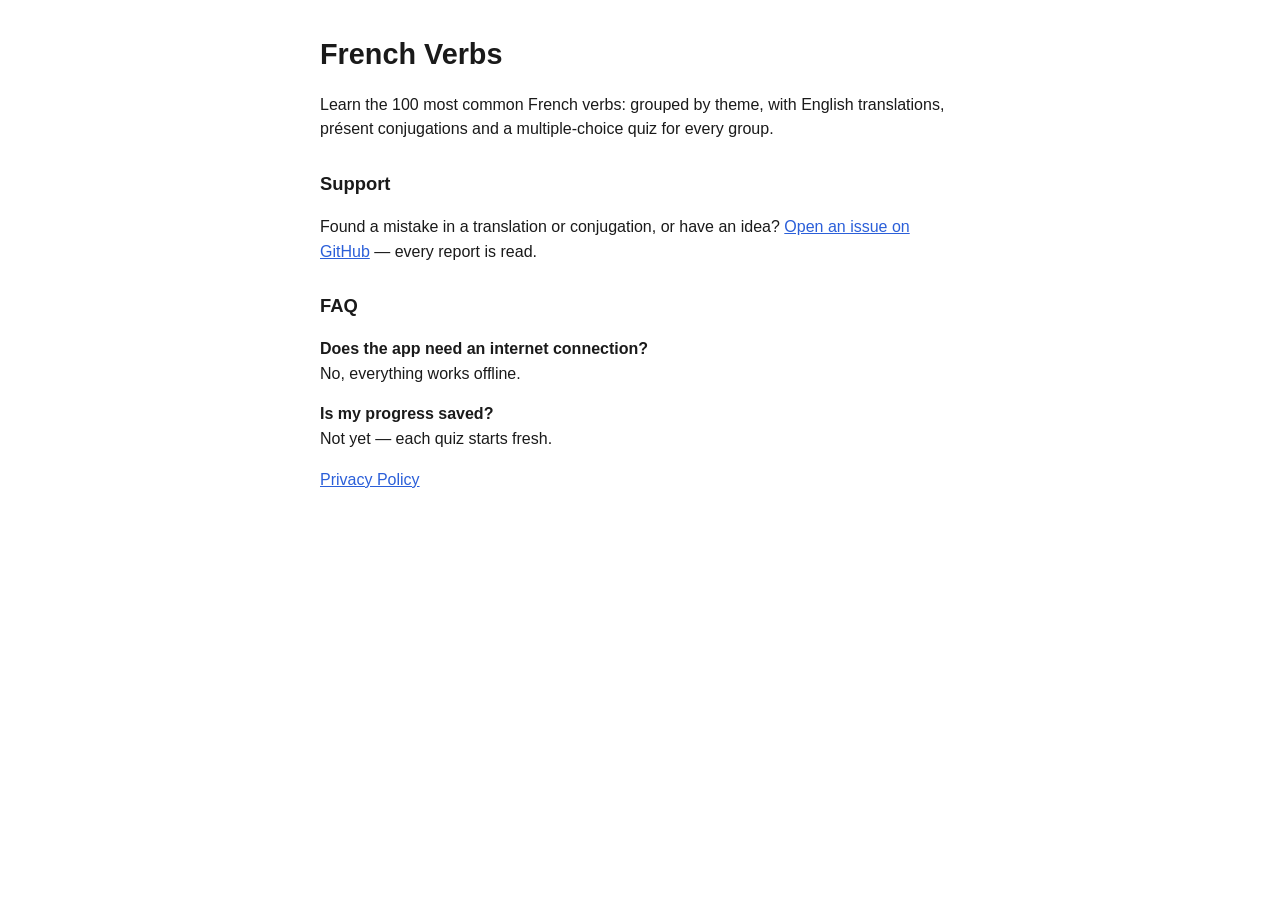
==== index.html @ 3e07ff22 "Privacy policy and support page for French Verbs Co-Authored-By: Claude Opus 5.5 <noreply@anthropic." ====
<!DOCTYPE html>
<html lang="en">
<head>
<meta charset="UTF-8">
<meta name="viewport" content="width=device-width, initial-scale=1.0">
<title>French Verbs — Support</title>
<link rel="stylesheet" href="style.css">
</head>
<body>
<main>
  <h1>French Verbs</h1>
  <p>Learn the 100 most common French verbs: grouped by theme, with English translations, présent conjugations and a multiple-choice quiz for every group.</p>

  <h2>Support</h2>
  <p>Found a mistake in a translation or conjugation, or have an idea? <a href="https://github.com/strangeshiro/french-verbs-app/issues">Open an issue on GitHub</a> — every report is read.</p>

  <h2>FAQ</h2>
  <p><strong>Does the app need an internet connection?</strong><br>No, everything works offline.</p>
  <p><strong>Is my progress saved?</strong><br>Not yet — each quiz starts fresh.</p>

  <p><a href="privacy.html">Privacy Policy</a></p>
</main>
</body>
</html>
---- style.css ----
:root {
  color-scheme: light dark;
  --bg: #ffffff;
  --fg: #1a1a1a;
  --muted: #6b6b6b;
  --accent: #2b5fd9;
}
@media (prefers-color-scheme: dark) {
  :root {
    --bg: #14161a;
    --fg: #eaeaea;
    --muted: #9a9a9a;
    --accent: #6d93ff;
  }
}
body {
  margin: 0;
  font-family: -apple-system, BlinkMacSystemFont, "Segoe UI", Roboto, Helvetica, Arial, sans-serif;
  background: var(--bg);
  color: var(--fg);
  line-height: 1.55;
  padding: 32px 16px 64px;
}
main {
  max-width: 640px;
  margin: 0 auto;
}
h1 { font-size: 1.8rem; margin: 0 0 8px; }
h2 { font-size: 1.15rem; margin-top: 28px; }
a { color: var(--accent); }
.muted { color: var(--muted); }
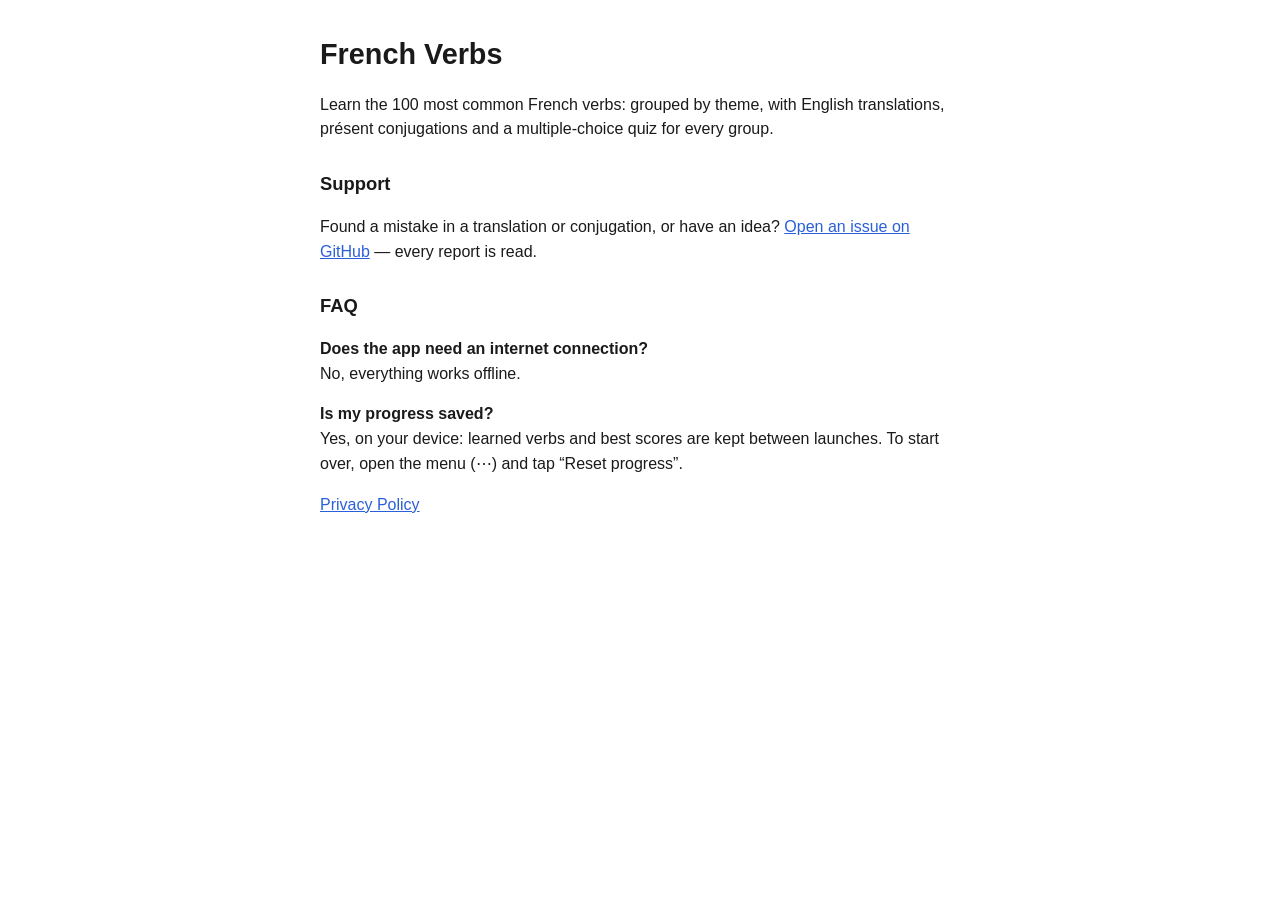
==== commit edbc5702: "Mention on-device quiz progress in privacy policy and FAQ Co-Authored-By: Claude Opus 5.5 <noreply@a" ====
--- a/index.html
+++ b/index.html
@@ -16,7 +16,7 @@
 
   <h2>FAQ</h2>
   <p><strong>Does the app need an internet connection?</strong><br>No, everything works offline.</p>
-  <p><strong>Is my progress saved?</strong><br>Not yet — each quiz starts fresh.</p>
+  <p><strong>Is my progress saved?</strong><br>Yes, on your device: learned verbs and best scores are kept between launches. To start over, open the menu (⋯) and tap “Reset progress”.</p>
 
   <p><a href="privacy.html">Privacy Policy</a></p>
 </main>
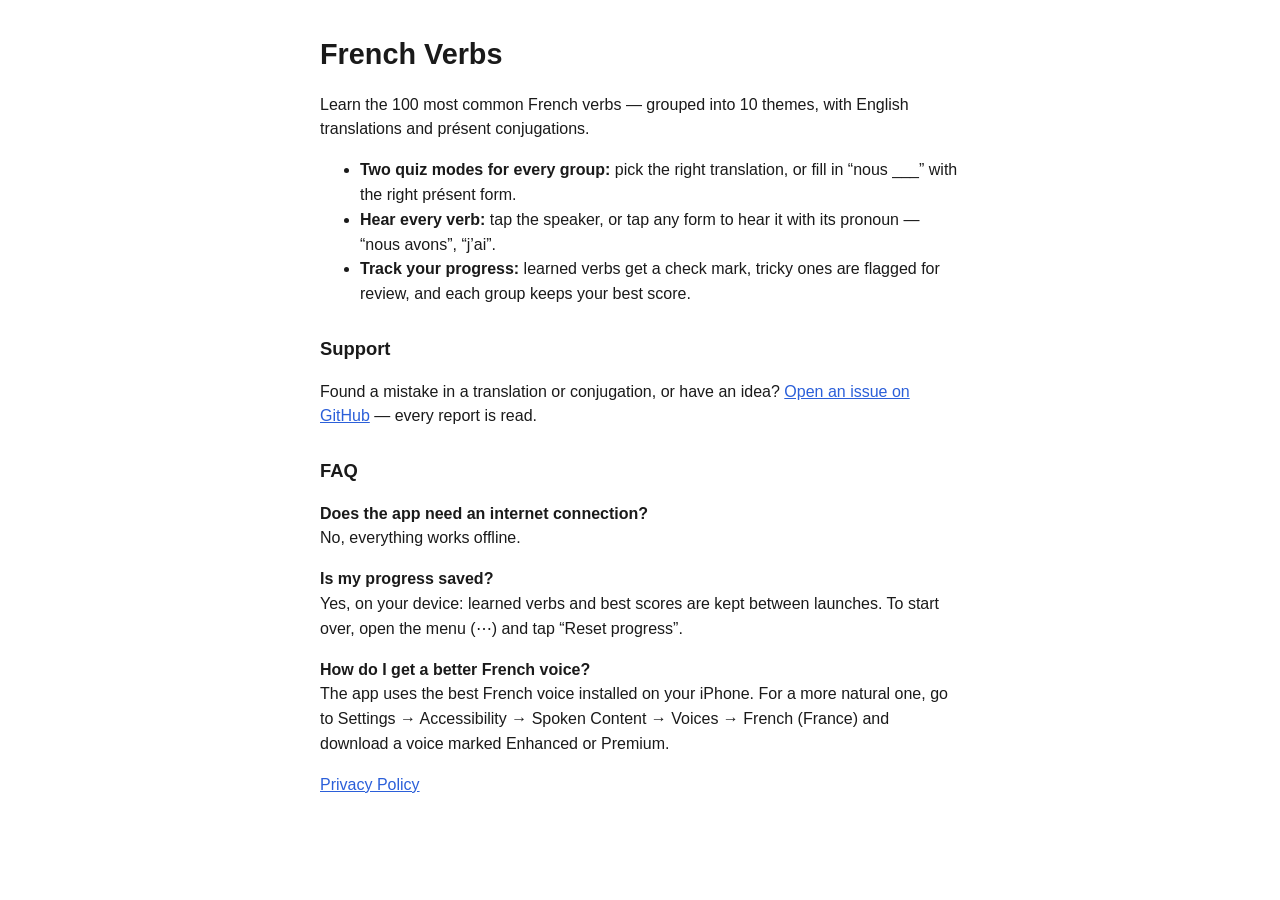
==== commit 1549f49e: "Describe quiz modes, pronunciation and voices on the support page Co-Authored-By: Claude Opus 5.5 <n" ====
--- a/index.html
+++ b/index.html
@@ -9,7 +9,12 @@
 <body>
 <main>
   <h1>French Verbs</h1>
-  <p>Learn the 100 most common French verbs: grouped by theme, with English translations, présent conjugations and a multiple-choice quiz for every group.</p>
+  <p>Learn the 100 most common French verbs — grouped into 10 themes, with English translations and présent conjugations.</p>
+  <ul>
+    <li><strong>Two quiz modes for every group:</strong> pick the right translation, or fill in “nous ___” with the right présent form.</li>
+    <li><strong>Hear every verb:</strong> tap the speaker, or tap any form to hear it with its pronoun — “nous avons”, “j’ai”.</li>
+    <li><strong>Track your progress:</strong> learned verbs get a check mark, tricky ones are flagged for review, and each group keeps your best score.</li>
+  </ul>
 
   <h2>Support</h2>
   <p>Found a mistake in a translation or conjugation, or have an idea? <a href="https://github.com/strangeshiro/french-verbs-app/issues">Open an issue on GitHub</a> — every report is read.</p>
@@ -17,6 +22,7 @@
   <h2>FAQ</h2>
   <p><strong>Does the app need an internet connection?</strong><br>No, everything works offline.</p>
   <p><strong>Is my progress saved?</strong><br>Yes, on your device: learned verbs and best scores are kept between launches. To start over, open the menu (⋯) and tap “Reset progress”.</p>
+  <p><strong>How do I get a better French voice?</strong><br>The app uses the best French voice installed on your iPhone. For a more natural one, go to Settings → Accessibility → Spoken Content → Voices → French (France) and download a voice marked Enhanced or Premium.</p>
 
   <p><a href="privacy.html">Privacy Policy</a></p>
 </main>
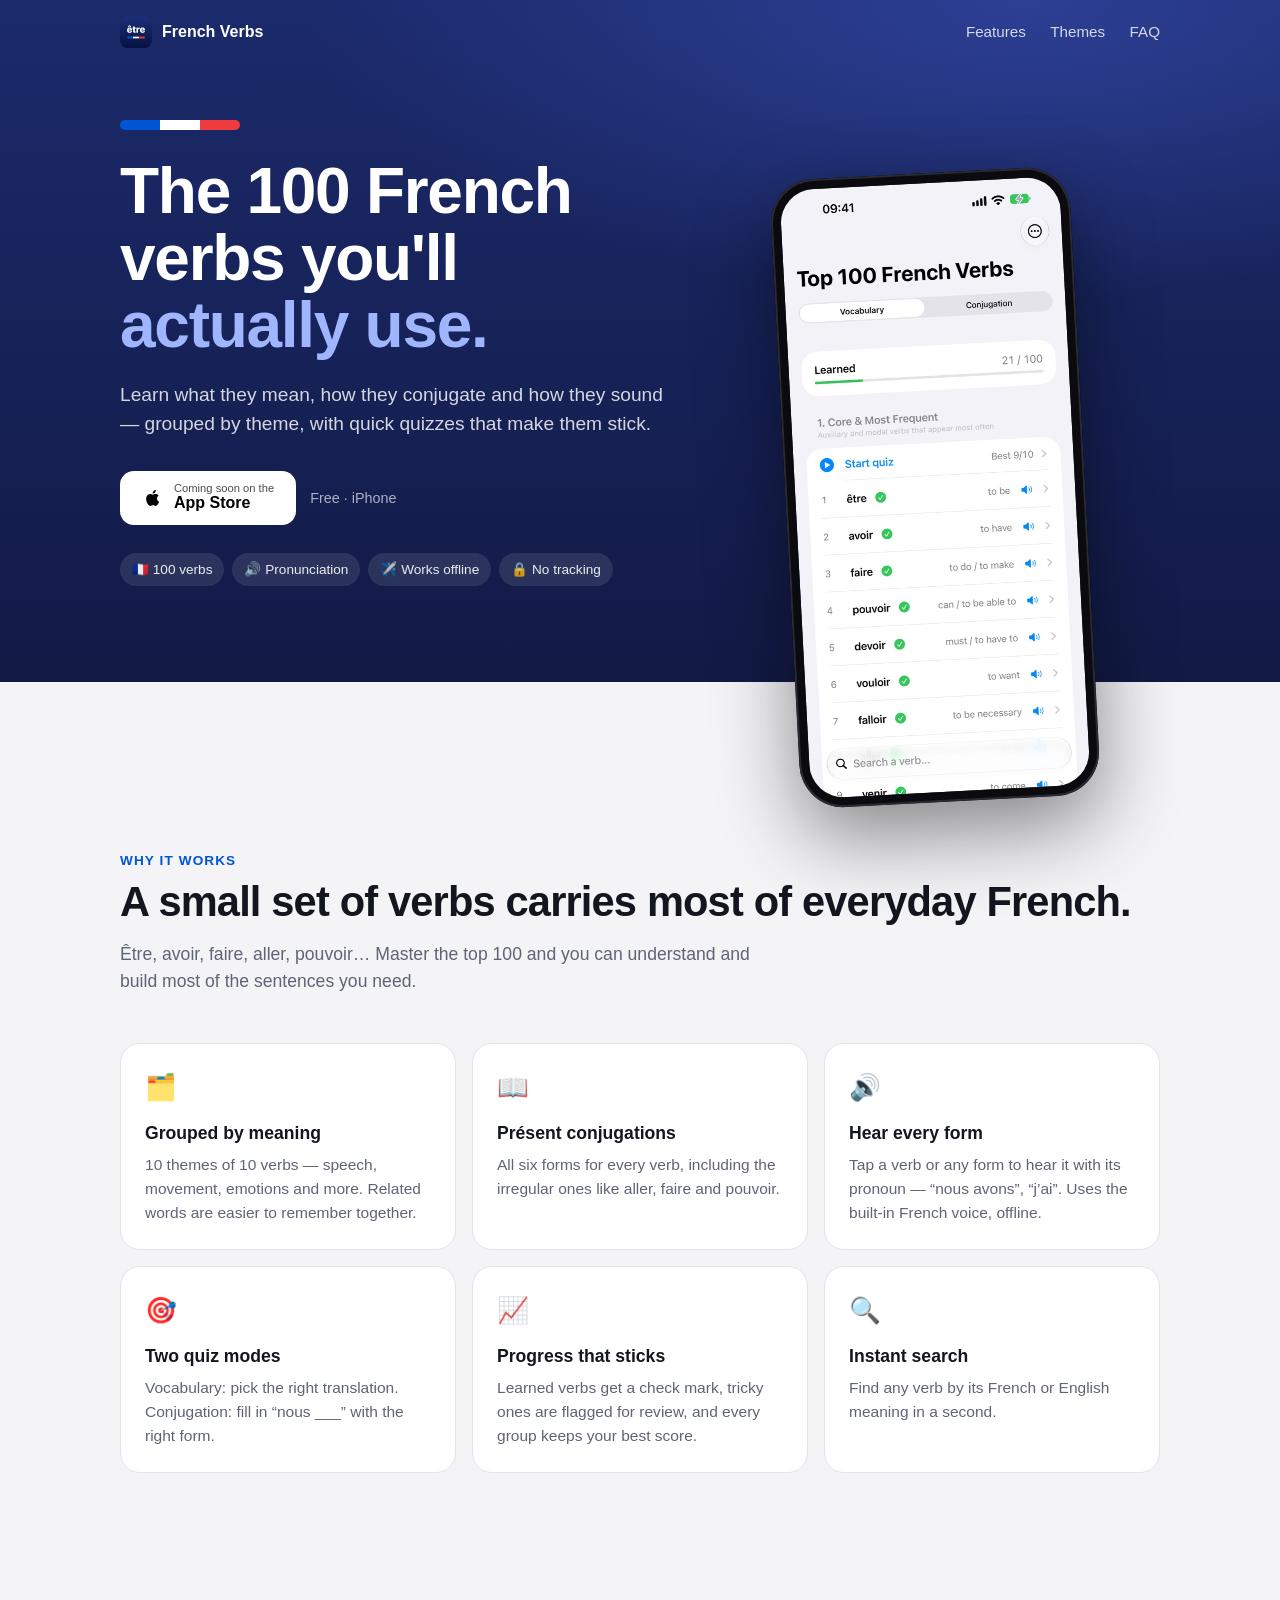
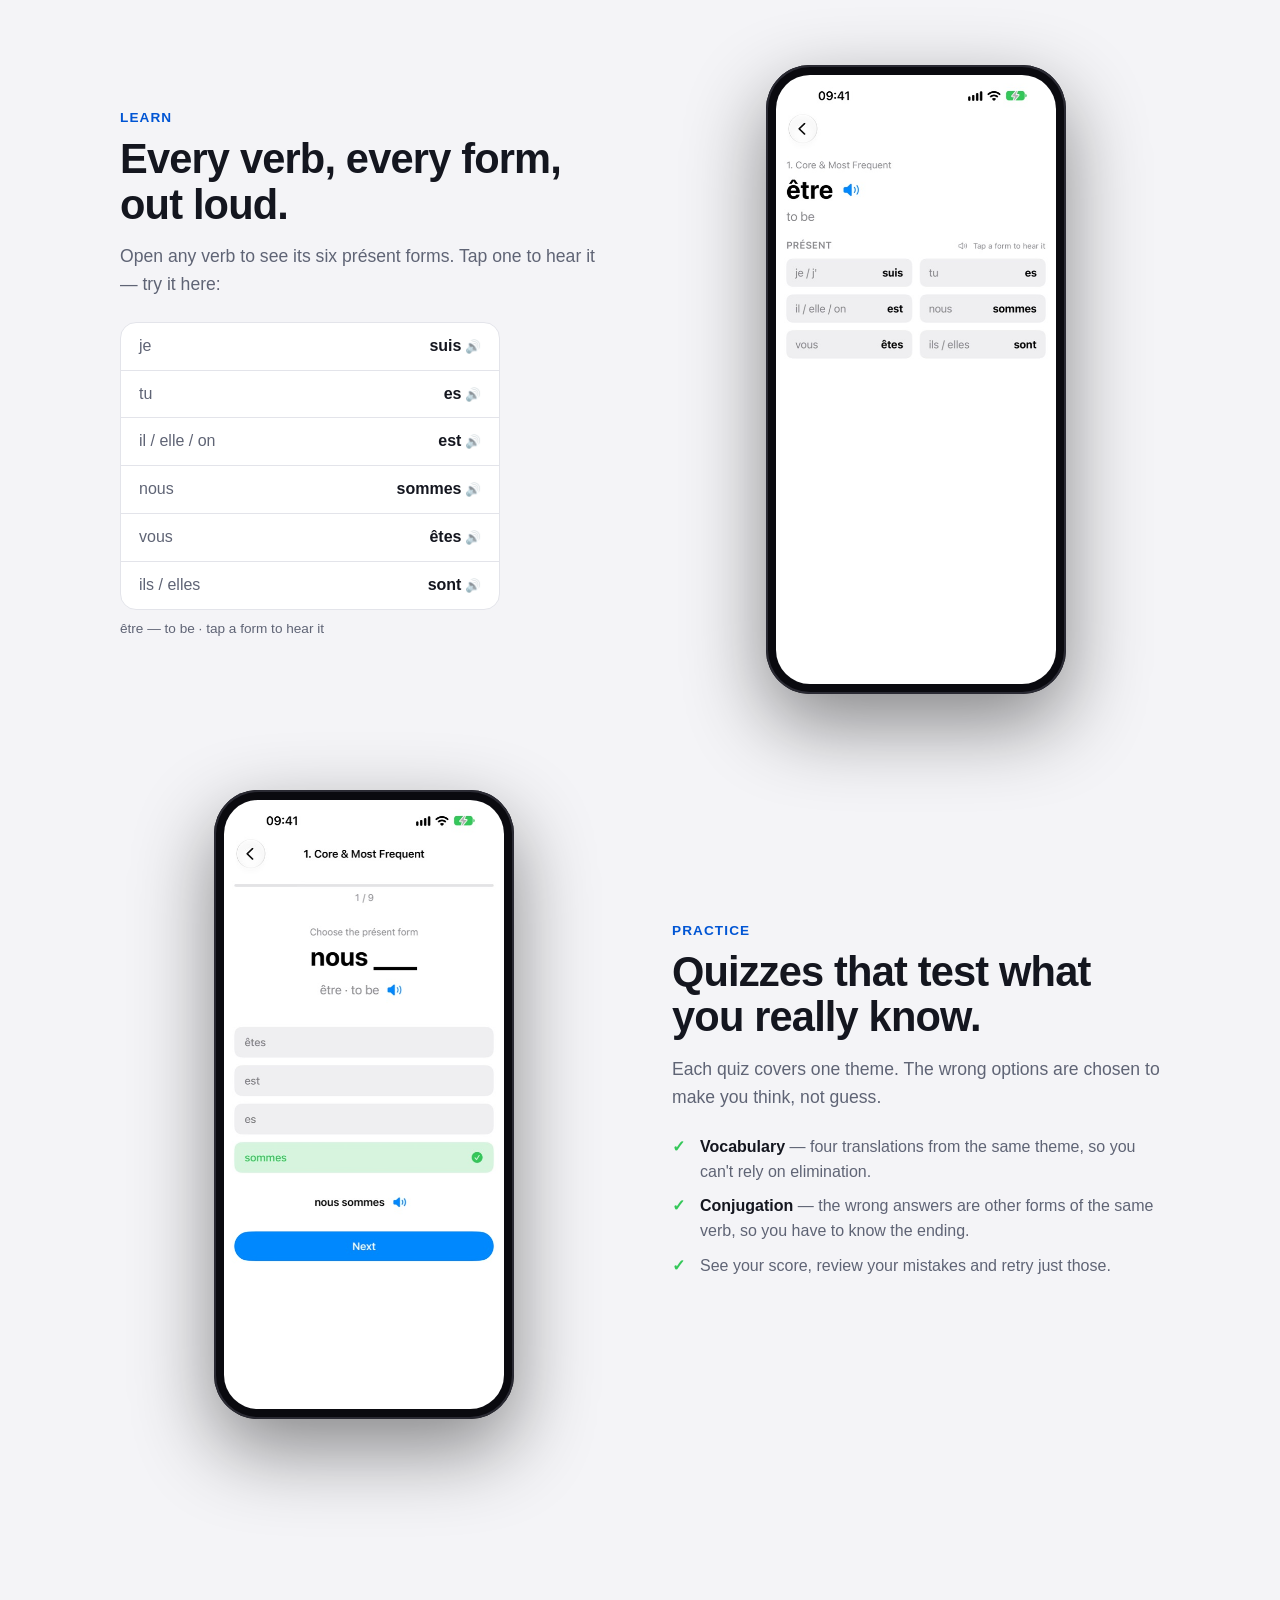
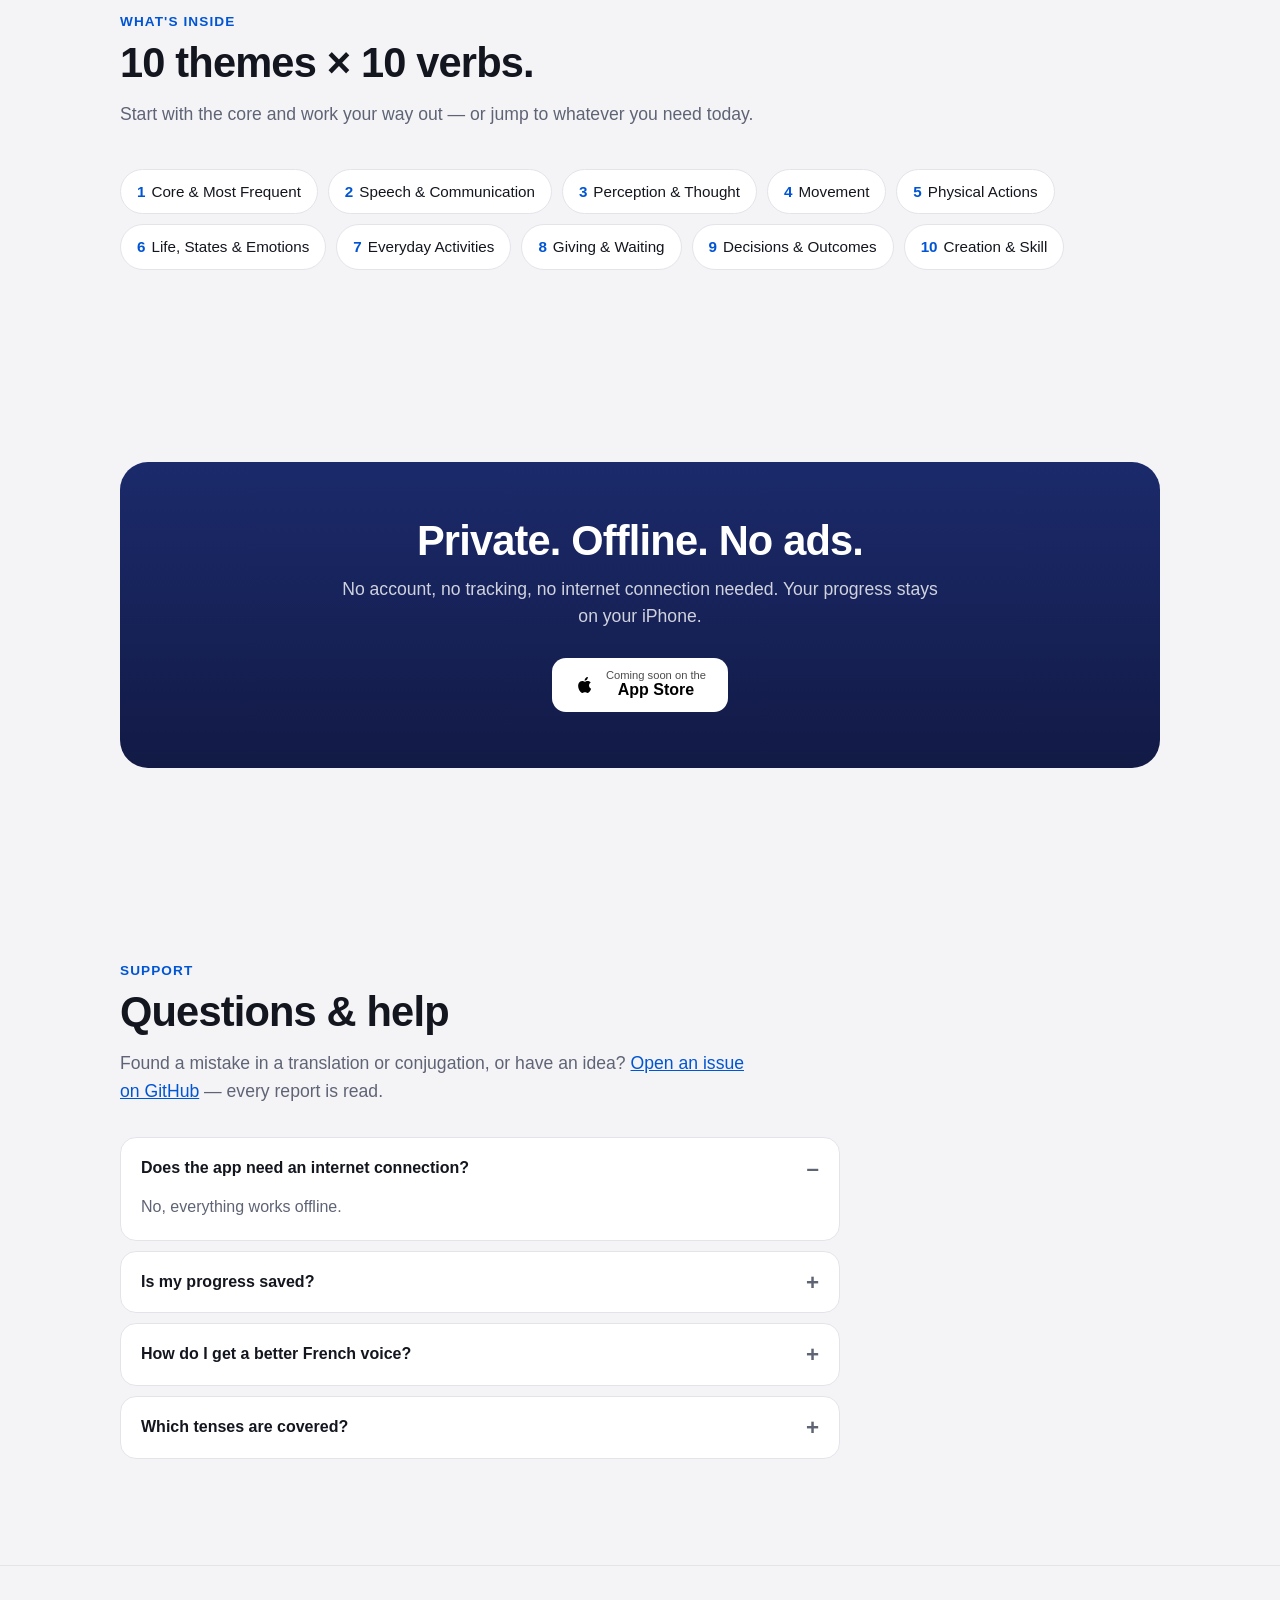
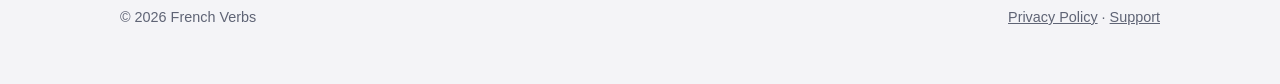
==== commit b5afa7db: "Turn support page into a landing page Hero with app screenshots, feature grid, a tappable présent co" ====
--- a/index.html
+++ b/index.html
@@ -3,28 +3,369 @@
 <head>
 <meta charset="UTF-8">
 <meta name="viewport" content="width=device-width, initial-scale=1.0">
-<title>French Verbs — Support</title>
-<link rel="stylesheet" href="style.css">
+<title>French Verbs: Top 100</title>
+<meta name="description" content="Learn the 100 most common French verbs — grouped by theme, with présent conjugations, pronunciation and quick quizzes. Offline, no ads, no tracking.">
+<link rel="icon" href="img/icon.png">
+<link rel="apple-touch-icon" href="img/icon.png">
+<meta property="og:title" content="French Verbs: Top 100">
+<meta property="og:description" content="The 100 French verbs you'll use every day — grouped by theme, with conjugations and a quick quiz to make them stick.">
+<meta property="og:image" content="img/icon.png">
+<style>
+:root {
+  color-scheme: light dark;
+  --navy: #1b2a6b;
+  --navy-deep: #121a45;
+  --blue: #0055d4;
+  --red: #ef3a40;
+  --bg: #f4f4f7;
+  --card: #ffffff;
+  --fg: #14161f;
+  --muted: #5f6475;
+  --line: #e3e4ea;
+  --green: #34c759;
+}
+@media (prefers-color-scheme: dark) {
+  :root {
+    --bg: #0d1028;
+    --card: #171b3a;
+    --fg: #eef0fa;
+    --muted: #a3a8c3;
+    --line: #262b52;
+    --blue: #5b8cff;
+  }
+}
+* { box-sizing: border-box; }
+html { scroll-behavior: smooth; }
+body {
+  margin: 0;
+  font-family: -apple-system, BlinkMacSystemFont, "SF Pro Text", "Segoe UI", Roboto, Helvetica, Arial, sans-serif;
+  background: var(--bg);
+  color: var(--fg);
+  line-height: 1.55;
+  -webkit-font-smoothing: antialiased;
+}
+a { color: var(--blue); }
+.wrap { max-width: 1080px; margin: 0 auto; padding: 0 20px; }
+
+/* Nav */
+nav { position: absolute; inset: 0 0 auto 0; z-index: 2; }
+nav .wrap { display: flex; align-items: center; justify-content: space-between; height: 64px; }
+.brand { display: flex; align-items: center; gap: 10px; color: #fff; text-decoration: none; font-weight: 600; }
+.brand img { width: 32px; height: 32px; border-radius: 8px; }
+nav .links a { color: rgba(255,255,255,.8); text-decoration: none; margin-left: 20px; font-size: .95rem; }
+nav .links a:hover { color: #fff; }
+
+/* Hero */
+.hero {
+  background: radial-gradient(1200px 500px at 80% 0%, #2d3f94 0%, transparent 60%),
+              linear-gradient(180deg, var(--navy) 0%, var(--navy-deep) 100%);
+  color: #fff;
+  padding: 120px 0 0;
+}
+.hero .wrap { display: grid; grid-template-columns: 1.1fr .9fr; gap: 40px; align-items: end; }
+.hero-text { padding-bottom: 96px; }
+.flag { display: flex; width: 120px; height: 10px; border-radius: 5px; overflow: hidden; margin-bottom: 28px; }
+.flag span { flex: 1; }
+.flag span:nth-child(1) { background: #0055d4; }
+.flag span:nth-child(2) { background: #fff; }
+.flag span:nth-child(3) { background: var(--red); }
+h1 {
+  font-size: clamp(2.4rem, 5.5vw, 4rem);
+  line-height: 1.05; letter-spacing: -.02em; margin: 0 0 20px;
+}
+h1 em { font-style: normal; color: #9fb6ff; }
+.lead { font-size: 1.2rem; color: rgba(255,255,255,.82); max-width: 32em; margin: 0 0 32px; }
+.cta { display: flex; flex-wrap: wrap; gap: 14px; align-items: center; }
+.store {
+  display: inline-flex; align-items: center; gap: 10px;
+  background: #fff; color: #000; text-decoration: none;
+  padding: 12px 22px; border-radius: 14px; font-weight: 600;
+}
+.store svg { width: 22px; height: 22px; }
+.store small { display: block; font-size: .7rem; font-weight: 500; opacity: .7; line-height: 1; }
+.store span { line-height: 1.15; }
+.soon { font-size: .9rem; color: rgba(255,255,255,.65); }
+.badges { display: flex; flex-wrap: wrap; gap: 8px; margin-top: 28px; }
+.badges span {
+  font-size: .85rem; padding: 6px 12px; border-radius: 999px;
+  background: rgba(255,255,255,.1); color: rgba(255,255,255,.9);
+}
+.hero-phone { display: flex; justify-content: center; }
+
+/* Phone frame */
+.phone {
+  width: 100%; max-width: 300px;
+  border-radius: 44px; padding: 10px;
+  background: #0a0a0f;
+  box-shadow: 0 30px 80px rgba(0,0,0,.45), inset 0 0 0 2px #2a2a33;
+}
+.phone img { display: block; width: 100%; border-radius: 34px; }
+.hero .phone { margin-bottom: -120px; transform: rotate(-3deg); }
+
+/* Sections */
+section { padding: 96px 0; }
+.hero + section { padding-top: 168px; }
+.eyebrow { color: var(--blue); font-weight: 600; font-size: .85rem; letter-spacing: .08em; text-transform: uppercase; margin: 0 0 8px; }
+h2 { font-size: clamp(1.8rem, 3.6vw, 2.6rem); letter-spacing: -.02em; line-height: 1.1; margin: 0 0 16px; }
+.sub { color: var(--muted); font-size: 1.1rem; max-width: 36em; margin: 0; }
+
+/* Feature grid */
+.grid { display: grid; grid-template-columns: repeat(3, 1fr); gap: 16px; margin-top: 48px; }
+.card { background: var(--card); border: 1px solid var(--line); border-radius: 20px; padding: 24px; }
+.card .ico { font-size: 1.6rem; margin-bottom: 12px; }
+.card h3 { margin: 0 0 6px; font-size: 1.1rem; }
+.card p { margin: 0; color: var(--muted); font-size: .97rem; }
+
+/* Showcase rows */
+.row { display: grid; grid-template-columns: 1fr 1fr; gap: 64px; align-items: center; }
+.row + .row { margin-top: 96px; }
+.row.flip .row-text { order: 2; }
+.row .phone { margin: 0 auto; }
+.row-text ul { padding: 0; list-style: none; margin: 24px 0 0; }
+.row-text li { padding-left: 28px; position: relative; margin-bottom: 10px; color: var(--muted); }
+.row-text li b { color: var(--fg); }
+.row-text li::before { content: "✓"; position: absolute; left: 0; color: var(--green); font-weight: 700; }
+
+/* Conjugation demo */
+.conj {
+  margin-top: 24px; background: var(--card); border: 1px solid var(--line);
+  border-radius: 16px; overflow: hidden; max-width: 380px;
+}
+.conj button {
+  all: unset; box-sizing: border-box; cursor: pointer;
+  display: flex; justify-content: space-between; width: 100%;
+  padding: 11px 18px; border-bottom: 1px solid var(--line);
+}
+.conj button:last-child { border-bottom: 0; }
+.conj button:hover, .conj button:focus-visible { background: rgba(91,140,255,.1); }
+.conj .p { color: var(--muted); }
+.conj .f { font-weight: 600; }
+.conj .f::after { content: " 🔊"; font-size: .8em; opacity: .55; }
+.hint { font-size: .85rem; color: var(--muted); margin-top: 8px; }
+
+/* Themes */
+.themes { display: flex; flex-wrap: wrap; gap: 10px; margin-top: 40px; }
+.themes span {
+  background: var(--card); border: 1px solid var(--line);
+  padding: 10px 16px; border-radius: 999px; font-size: .95rem;
+}
+.themes b { color: var(--blue); margin-right: 6px; }
+
+/* Private band */
+.band {
+  background: linear-gradient(180deg, var(--navy) 0%, var(--navy-deep) 100%);
+  color: #fff; border-radius: 28px; padding: 56px 48px; text-align: center;
+}
+.band h2 { margin-bottom: 12px; }
+.band p { color: rgba(255,255,255,.8); max-width: 34em; margin: 0 auto 28px; font-size: 1.1rem; }
+.band .cta { justify-content: center; }
+
+/* FAQ */
+.faq { max-width: 720px; margin-top: 32px; }
+details { background: var(--card); border: 1px solid var(--line); border-radius: 16px; padding: 4px 20px; margin-bottom: 10px; }
+summary { cursor: pointer; font-weight: 600; padding: 14px 28px 14px 0; list-style: none; position: relative; }
+summary::-webkit-details-marker { display: none; }
+summary::after { content: "+"; position: absolute; right: 0; top: 10px; font-size: 1.4rem; color: var(--muted); }
+details[open] summary::after { content: "–"; }
+details p { margin: 0 0 16px; color: var(--muted); }
+
+footer { padding: 40px 0 56px; color: var(--muted); font-size: .9rem; border-top: 1px solid var(--line); }
+footer .wrap { display: flex; flex-wrap: wrap; gap: 16px; justify-content: space-between; }
+footer a { color: var(--muted); }
+
+@media (max-width: 860px) {
+  .hero { padding-top: 96px; }
+  .hero .wrap, .row { grid-template-columns: 1fr; }
+  .hero-text { padding-bottom: 40px; }
+  .hero .phone { max-width: 240px; margin-bottom: -100px; }
+  .hero + section { padding-top: 140px; }
+  .grid { grid-template-columns: 1fr; }
+  .row { gap: 40px; }
+  .row.flip .row-text { order: 0; }
+  .row .phone { max-width: 260px; }
+  section { padding: 64px 0; }
+  .band { padding: 40px 22px; }
+  nav .links a:not(:last-child) { display: none; }
+}
+</style>
 </head>
 <body>
-<main>
-  <h1>French Verbs</h1>
-  <p>Learn the 100 most common French verbs — grouped into 10 themes, with English translations and présent conjugations.</p>
-  <ul>
-    <li><strong>Two quiz modes for every group:</strong> pick the right translation, or fill in “nous ___” with the right présent form.</li>
-    <li><strong>Hear every verb:</strong> tap the speaker, or tap any form to hear it with its pronoun — “nous avons”, “j’ai”.</li>
-    <li><strong>Track your progress:</strong> learned verbs get a check mark, tricky ones are flagged for review, and each group keeps your best score.</li>
-  </ul>
-
-  <h2>Support</h2>
-  <p>Found a mistake in a translation or conjugation, or have an idea? <a href="https://github.com/strangeshiro/french-verbs-app/issues">Open an issue on GitHub</a> — every report is read.</p>
-
-  <h2>FAQ</h2>
-  <p><strong>Does the app need an internet connection?</strong><br>No, everything works offline.</p>
-  <p><strong>Is my progress saved?</strong><br>Yes, on your device: learned verbs and best scores are kept between launches. To start over, open the menu (⋯) and tap “Reset progress”.</p>
-  <p><strong>How do I get a better French voice?</strong><br>The app uses the best French voice installed on your iPhone. For a more natural one, go to Settings → Accessibility → Spoken Content → Voices → French (France) and download a voice marked Enhanced or Premium.</p>
-
-  <p><a href="privacy.html">Privacy Policy</a></p>
-</main>
+
+<nav>
+  <div class="wrap">
+    <a class="brand" href="#"><img src="img/icon.png" alt="">French Verbs</a>
+    <div class="links">
+      <a href="#features">Features</a>
+      <a href="#themes">Themes</a>
+      <a href="#faq">FAQ</a>
+    </div>
+  </div>
+</nav>
+
+<header class="hero">
+  <div class="wrap">
+    <div class="hero-text">
+      <div class="flag" aria-hidden="true"><span></span><span></span><span></span></div>
+      <h1>The 100 French verbs you'll <em>actually use.</em></h1>
+      <p class="lead">Learn what they mean, how they conjugate and how they sound — grouped by theme, with quick quizzes that make them stick.</p>
+      <div class="cta">
+        <a class="store" href="#faq" aria-label="App Store — coming soon">
+          <svg viewBox="0 0 24 24" fill="currentColor" aria-hidden="true"><path d="M16.37 12.6c-.02-2.2 1.8-3.26 1.88-3.31-1.03-1.5-2.62-1.7-3.18-1.73-1.35-.14-2.64.8-3.33.8-.69 0-1.74-.78-2.86-.76-1.47.02-2.83.86-3.59 2.17-1.53 2.66-.39 6.6 1.1 8.75.73 1.05 1.6 2.24 2.73 2.2 1.1-.05 1.51-.71 2.84-.71 1.32 0 1.7.71 2.86.69 1.18-.02 1.93-1.07 2.65-2.13.84-1.22 1.18-2.4 1.2-2.46-.03-.01-2.3-.88-2.3-3.51zM14.2 6.13c.6-.73 1.01-1.75.9-2.76-.87.04-1.92.58-2.54 1.31-.56.64-1.05 1.68-.92 2.67.97.08 1.96-.49 2.56-1.22z"/></svg>
+          <span><small>Coming soon on the</small>App Store</span>
+        </a>
+        <span class="soon">Free · iPhone</span>
+      </div>
+      <div class="badges">
+        <span>🇫🇷 100 verbs</span><span>🔊 Pronunciation</span><span>✈️ Works offline</span><span>🔒 No tracking</span>
+      </div>
+    </div>
+    <div class="hero-phone">
+      <div class="phone"><img src="img/1-list.jpg" alt="Verb list grouped by theme, with progress: 21 of 100 learned"></div>
+    </div>
+  </div>
+</header>
+
+<section id="features">
+  <div class="wrap">
+    <p class="eyebrow">Why it works</p>
+    <h2>A small set of verbs carries most of everyday French.</h2>
+    <p class="sub">Être, avoir, faire, aller, pouvoir… Master the top 100 and you can understand and build most of the sentences you need.</p>
+    <div class="grid">
+      <div class="card"><div class="ico">🗂️</div><h3>Grouped by meaning</h3><p>10 themes of 10 verbs — speech, movement, emotions and more. Related words are easier to remember together.</p></div>
+      <div class="card"><div class="ico">📖</div><h3>Présent conjugations</h3><p>All six forms for every verb, including the irregular ones like aller, faire and pouvoir.</p></div>
+      <div class="card"><div class="ico">🔊</div><h3>Hear every form</h3><p>Tap a verb or any form to hear it with its pronoun — “nous avons”, “j’ai”. Uses the built-in French voice, offline.</p></div>
+      <div class="card"><div class="ico">🎯</div><h3>Two quiz modes</h3><p>Vocabulary: pick the right translation. Conjugation: fill in “nous ___” with the right form.</p></div>
+      <div class="card"><div class="ico">📈</div><h3>Progress that sticks</h3><p>Learned verbs get a check mark, tricky ones are flagged for review, and every group keeps your best score.</p></div>
+      <div class="card"><div class="ico">🔍</div><h3>Instant search</h3><p>Find any verb by its French or English meaning in a second.</p></div>
+    </div>
+  </div>
+</section>
+
+<section>
+  <div class="wrap">
+    <div class="row">
+      <div class="row-text">
+        <p class="eyebrow">Learn</p>
+        <h2>Every verb, every form, out loud.</h2>
+        <p class="sub">Open any verb to see its six présent forms. Tap one to hear it — try it here:</p>
+        <div class="conj" id="conj">
+          <button data-say="je suis"><span class="p">je</span><span class="f">suis</span></button>
+          <button data-say="tu es"><span class="p">tu</span><span class="f">es</span></button>
+          <button data-say="il est"><span class="p">il / elle / on</span><span class="f">est</span></button>
+          <button data-say="nous sommes"><span class="p">nous</span><span class="f">sommes</span></button>
+          <button data-say="vous êtes"><span class="p">vous</span><span class="f">êtes</span></button>
+          <button data-say="ils sont"><span class="p">ils / elles</span><span class="f">sont</span></button>
+        </div>
+        <p class="hint" id="hint">être — to be</p>
+      </div>
+      <div class="phone"><img src="img/2-verb.jpg" alt="Verb detail screen with présent conjugation and speaker buttons" loading="lazy"></div>
+    </div>
+
+    <div class="row flip">
+      <div class="row-text">
+        <p class="eyebrow">Practice</p>
+        <h2>Quizzes that test what you really know.</h2>
+        <p class="sub">Each quiz covers one theme. The wrong options are chosen to make you think, not guess.</p>
+        <ul>
+          <li><b>Vocabulary</b> — four translations from the same theme, so you can't rely on elimination.</li>
+          <li><b>Conjugation</b> — the wrong answers are other forms of the same verb, so you have to know the ending.</li>
+          <li>See your score, review your mistakes and retry just those.</li>
+        </ul>
+      </div>
+      <div class="phone"><img src="img/5-conjugation.jpg" alt="Conjugation quiz: choose the présent form" loading="lazy"></div>
+    </div>
+  </div>
+</section>
+
+<section id="themes">
+  <div class="wrap">
+    <p class="eyebrow">What's inside</p>
+    <h2>10 themes × 10 verbs.</h2>
+    <p class="sub">Start with the core and work your way out — or jump to whatever you need today.</p>
+    <div class="themes">
+      <span><b>1</b>Core &amp; Most Frequent</span>
+      <span><b>2</b>Speech &amp; Communication</span>
+      <span><b>3</b>Perception &amp; Thought</span>
+      <span><b>4</b>Movement</span>
+      <span><b>5</b>Physical Actions</span>
+      <span><b>6</b>Life, States &amp; Emotions</span>
+      <span><b>7</b>Everyday Activities</span>
+      <span><b>8</b>Giving &amp; Waiting</span>
+      <span><b>9</b>Decisions &amp; Outcomes</span>
+      <span><b>10</b>Creation &amp; Skill</span>
+    </div>
+  </div>
+</section>
+
+<section>
+  <div class="wrap">
+    <div class="band">
+      <h2>Private. Offline. No ads.</h2>
+      <p>No account, no tracking, no internet connection needed. Your progress stays on your iPhone.</p>
+      <div class="cta">
+        <a class="store" href="#faq" aria-label="App Store — coming soon">
+          <svg viewBox="0 0 24 24" fill="currentColor" aria-hidden="true"><path d="M16.37 12.6c-.02-2.2 1.8-3.26 1.88-3.31-1.03-1.5-2.62-1.7-3.18-1.73-1.35-.14-2.64.8-3.33.8-.69 0-1.74-.78-2.86-.76-1.47.02-2.83.86-3.59 2.17-1.53 2.66-.39 6.6 1.1 8.75.73 1.05 1.6 2.24 2.73 2.2 1.1-.05 1.51-.71 2.84-.71 1.32 0 1.7.71 2.86.69 1.18-.02 1.93-1.07 2.65-2.13.84-1.22 1.18-2.4 1.2-2.46-.03-.01-2.3-.88-2.3-3.51zM14.2 6.13c.6-.73 1.01-1.75.9-2.76-.87.04-1.92.58-2.54 1.31-.56.64-1.05 1.68-.92 2.67.97.08 1.96-.49 2.56-1.22z"/></svg>
+          <span><small>Coming soon on the</small>App Store</span>
+        </a>
+      </div>
+    </div>
+  </div>
+</section>
+
+<section id="faq">
+  <div class="wrap">
+    <p class="eyebrow">Support</p>
+    <h2>Questions &amp; help</h2>
+    <p class="sub">Found a mistake in a translation or conjugation, or have an idea? <a href="https://github.com/strangeshiro/french-verbs-app/issues">Open an issue on GitHub</a> — every report is read.</p>
+    <div class="faq">
+      <details open>
+        <summary>Does the app need an internet connection?</summary>
+        <p>No, everything works offline.</p>
+      </details>
+      <details>
+        <summary>Is my progress saved?</summary>
+        <p>Yes, on your device: learned verbs and best scores are kept between launches. To start over, open the menu (⋯) and tap “Reset progress”.</p>
+      </details>
+      <details>
+        <summary>How do I get a better French voice?</summary>
+        <p>The app uses the best French voice installed on your iPhone. For a more natural one, go to Settings → Accessibility → Spoken Content → Voices → French (France) and download a voice marked Enhanced or Premium.</p>
+      </details>
+      <details>
+        <summary>Which tenses are covered?</summary>
+        <p>Version 1.0 focuses on the présent — the tense you need first and use most.</p>
+      </details>
+    </div>
+  </div>
+</section>
+
+<footer>
+  <div class="wrap">
+    <span>© 2026 French Verbs</span>
+    <span><a href="privacy.html">Privacy Policy</a> · <a href="https://github.com/strangeshiro/french-verbs-app/issues">Support</a></span>
+  </div>
+</footer>
+
+<script>
+(function () {
+  if (!("speechSynthesis" in window)) return;
+  function frVoice() {
+    var vs = speechSynthesis.getVoices();
+    return vs.find(function (v) { return v.lang === "fr-FR"; }) ||
+           vs.find(function (v) { return v.lang && v.lang.indexOf("fr") === 0; });
+  }
+  document.getElementById("hint").textContent = "être — to be · tap a form to hear it";
+  document.getElementById("conj").addEventListener("click", function (e) {
+    var b = e.target.closest("button");
+    if (!b) return;
+    speechSynthesis.cancel();
+    var u = new SpeechSynthesisUtterance(b.dataset.say);
+    u.lang = "fr-FR";
+    u.rate = 0.9;
+    var v = frVoice();
+    if (v) u.voice = v;
+    speechSynthesis.speak(u);
+  });
+})();
+</script>
 </body>
 </html>
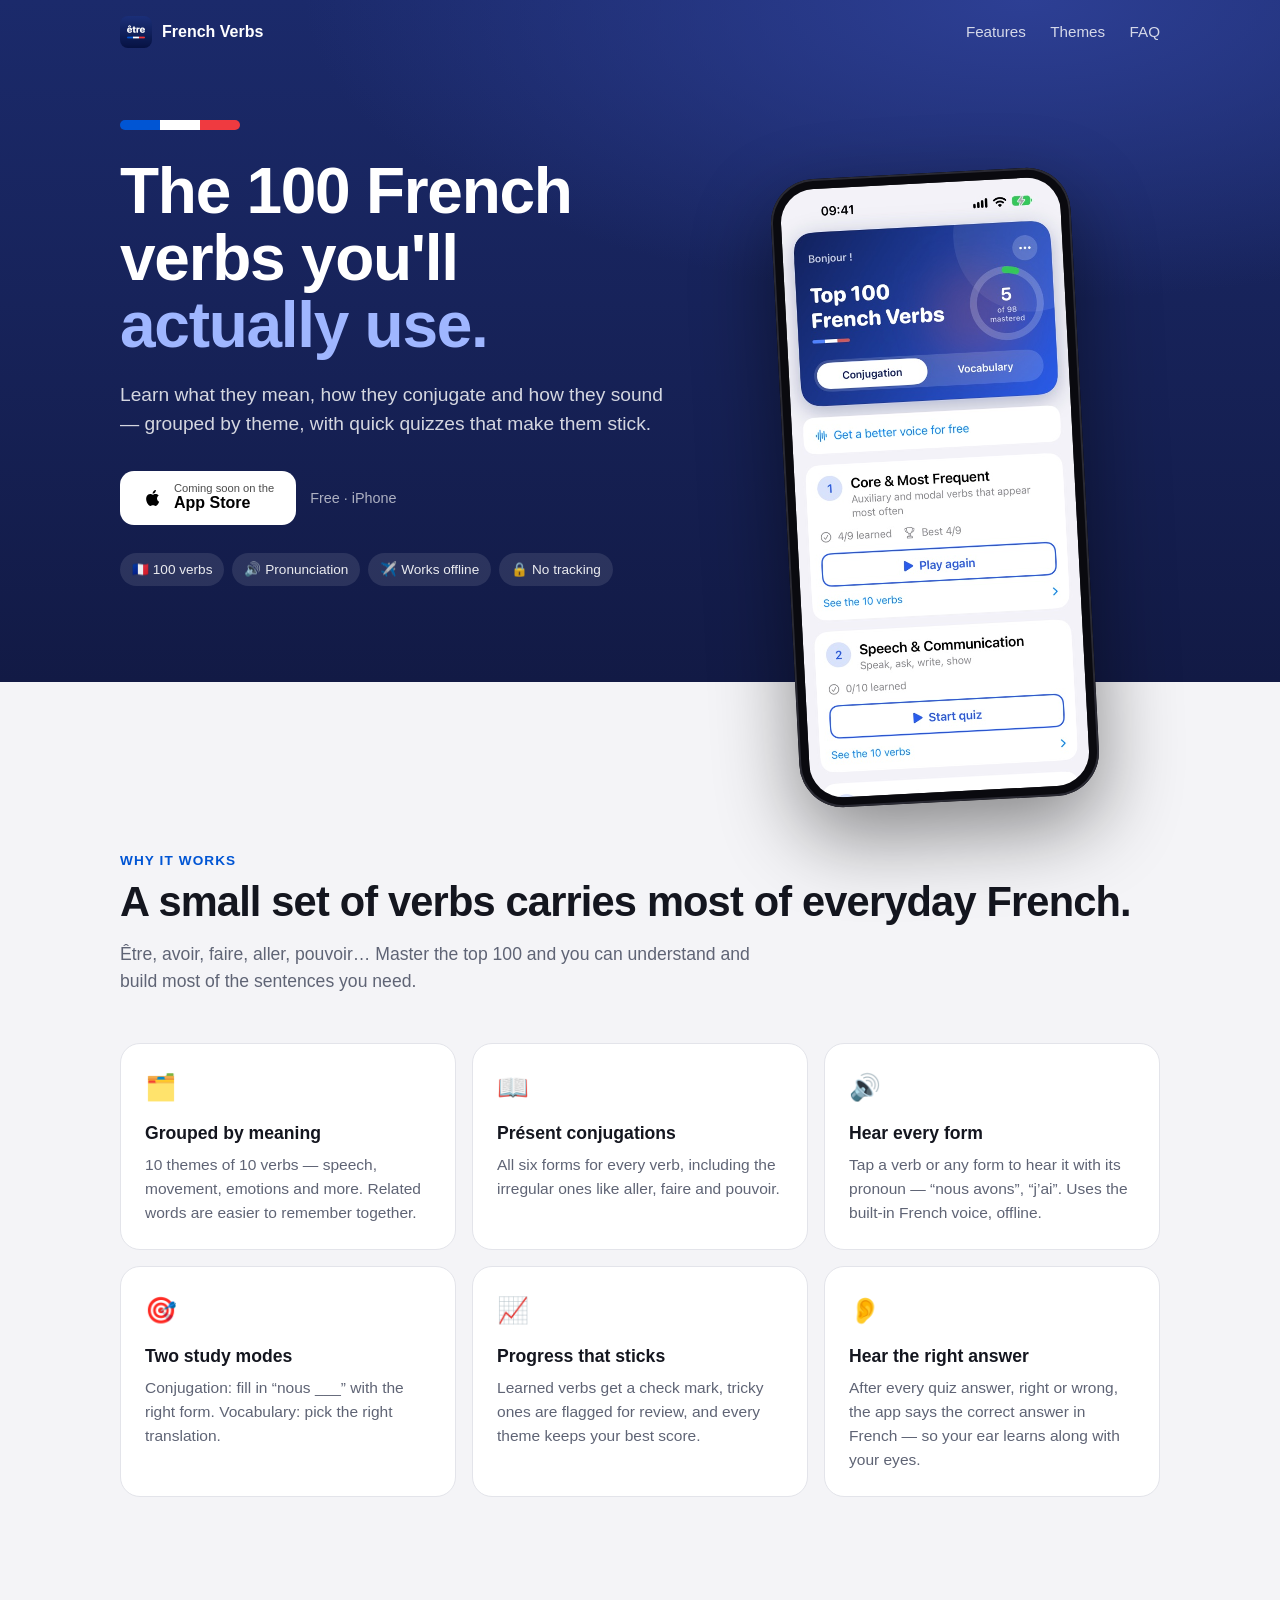
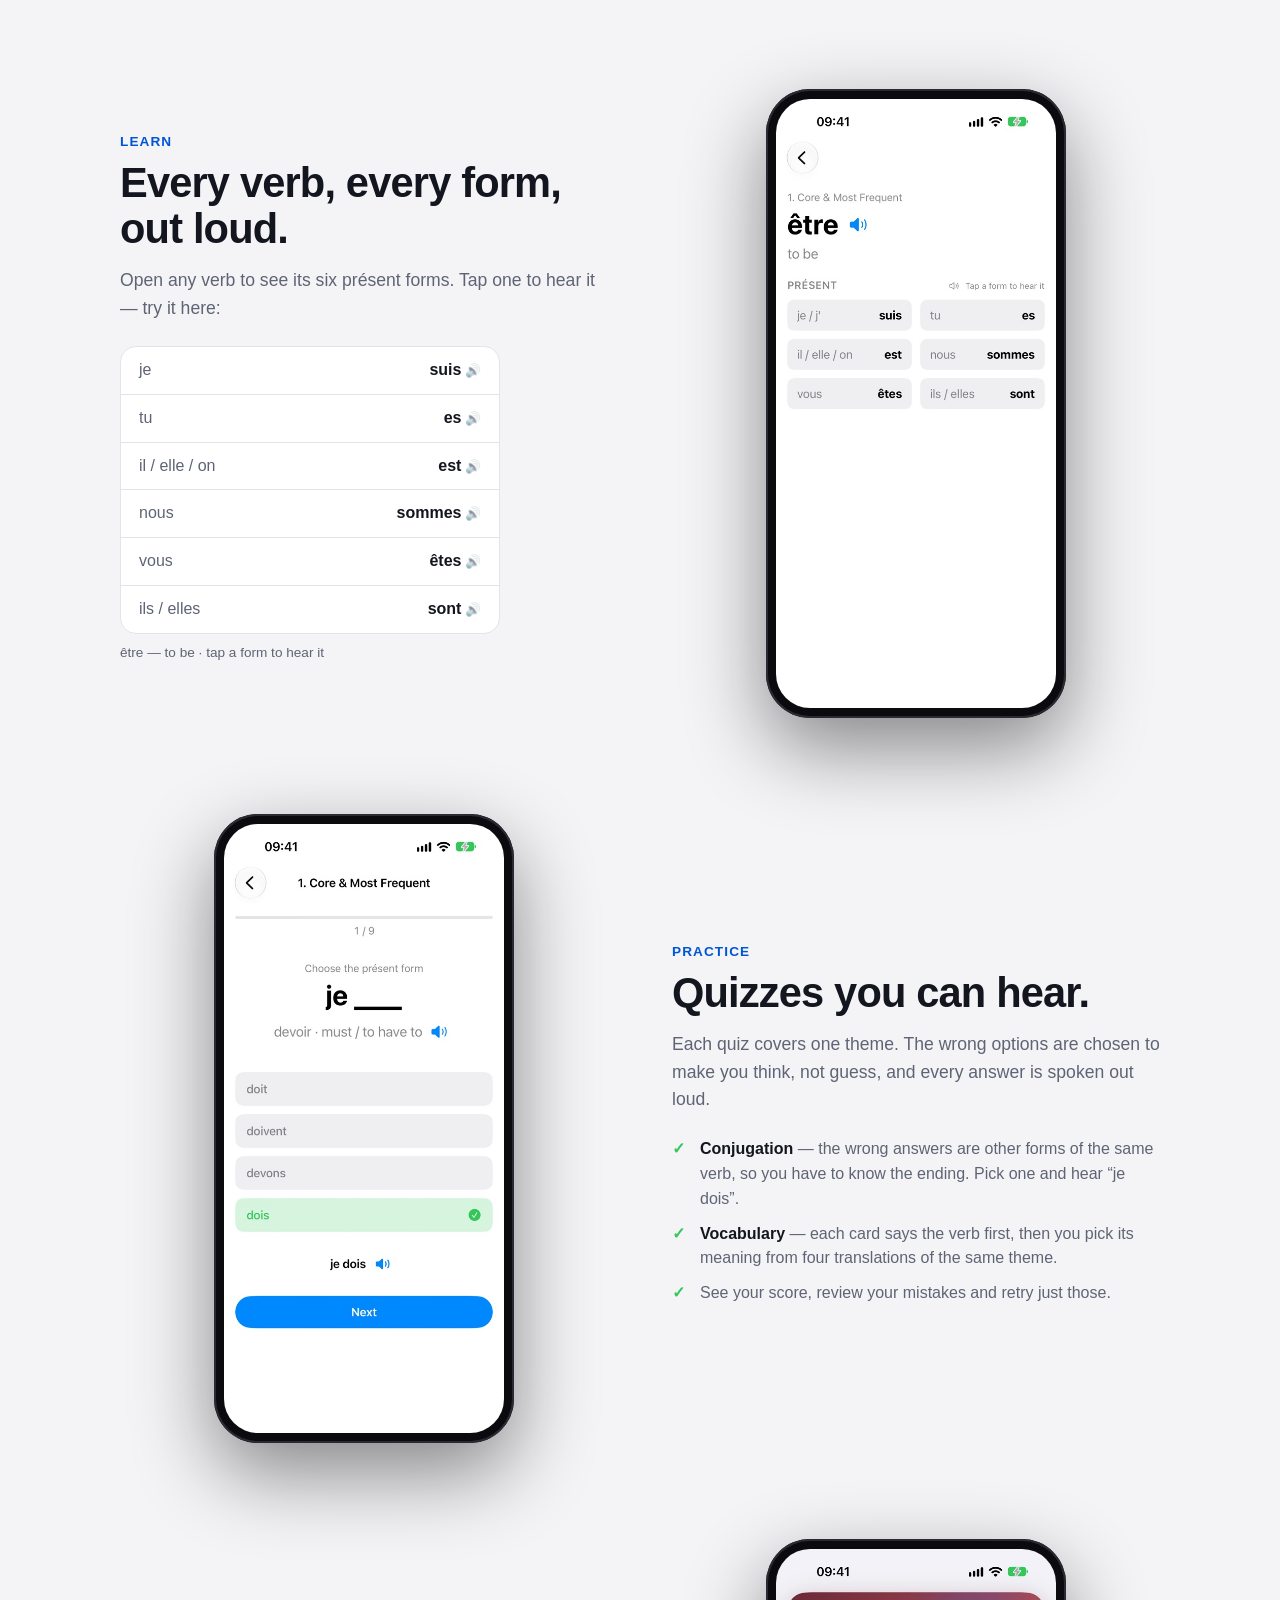
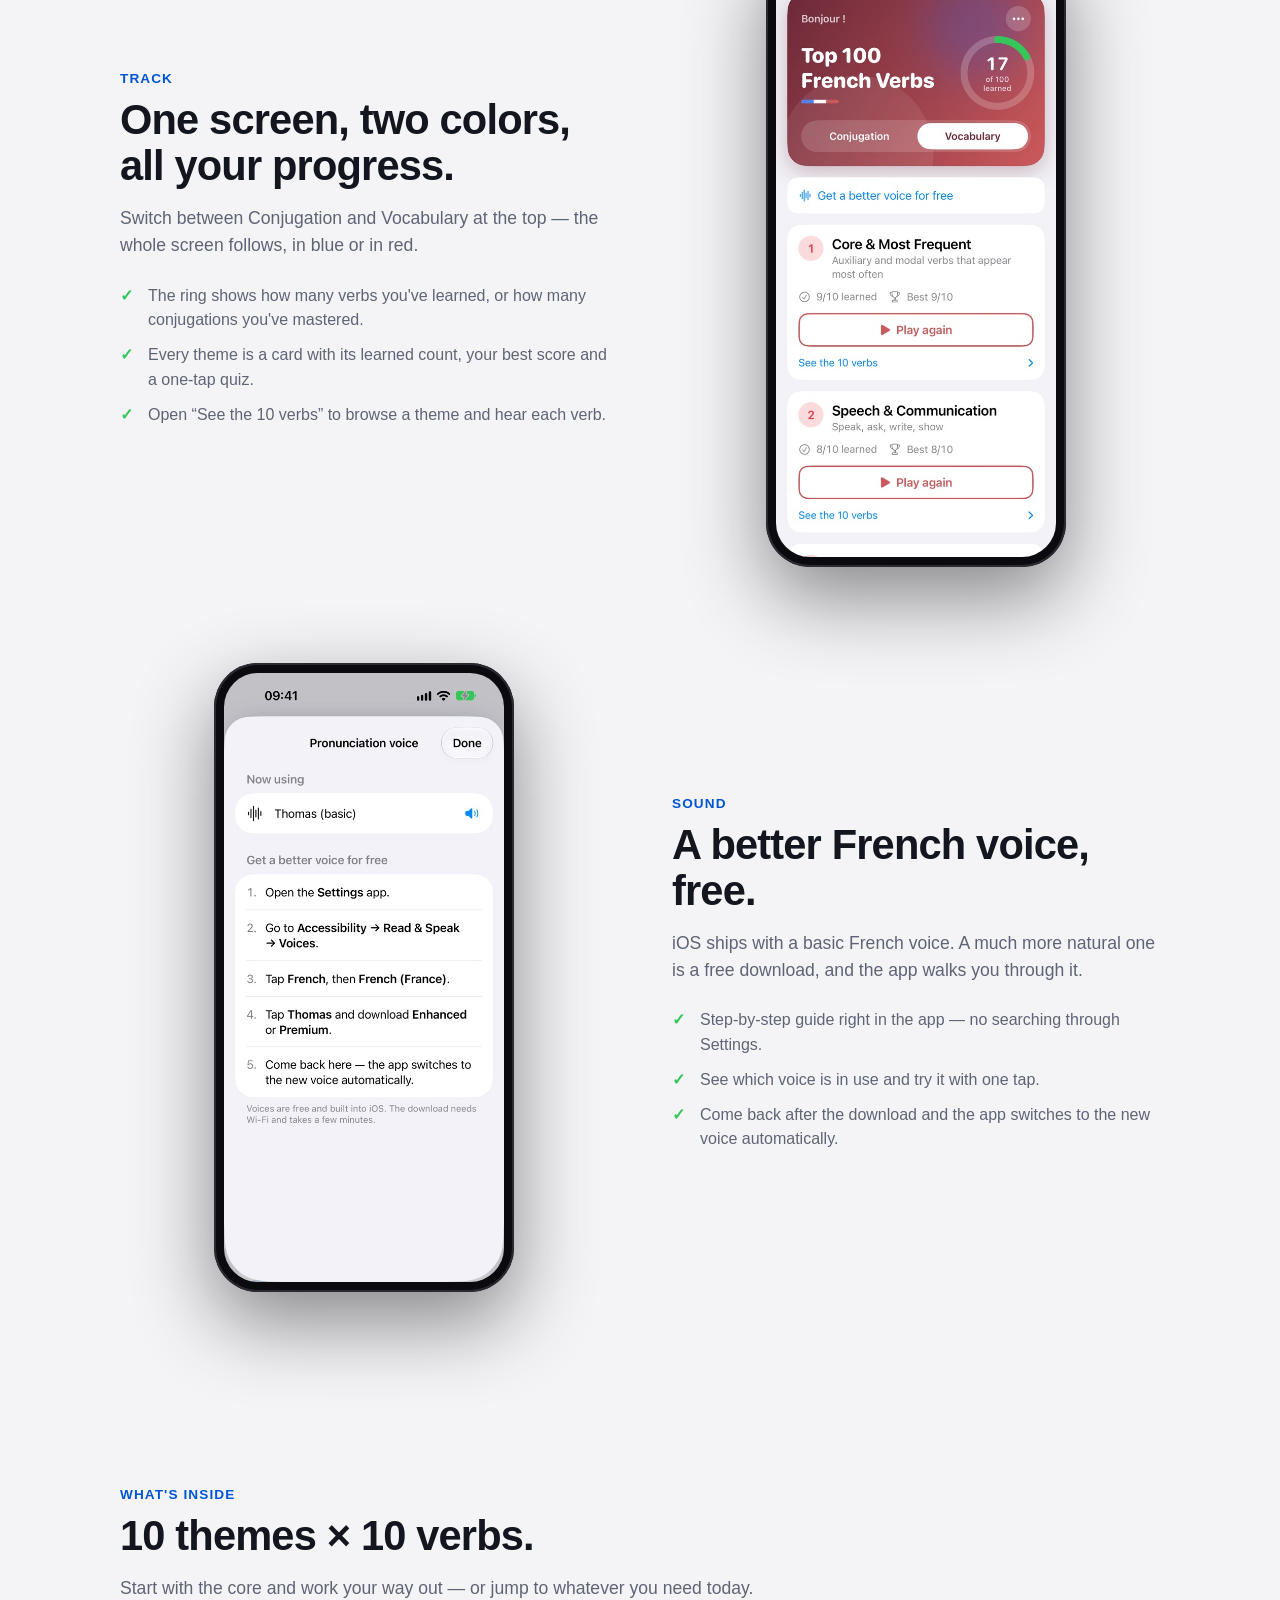
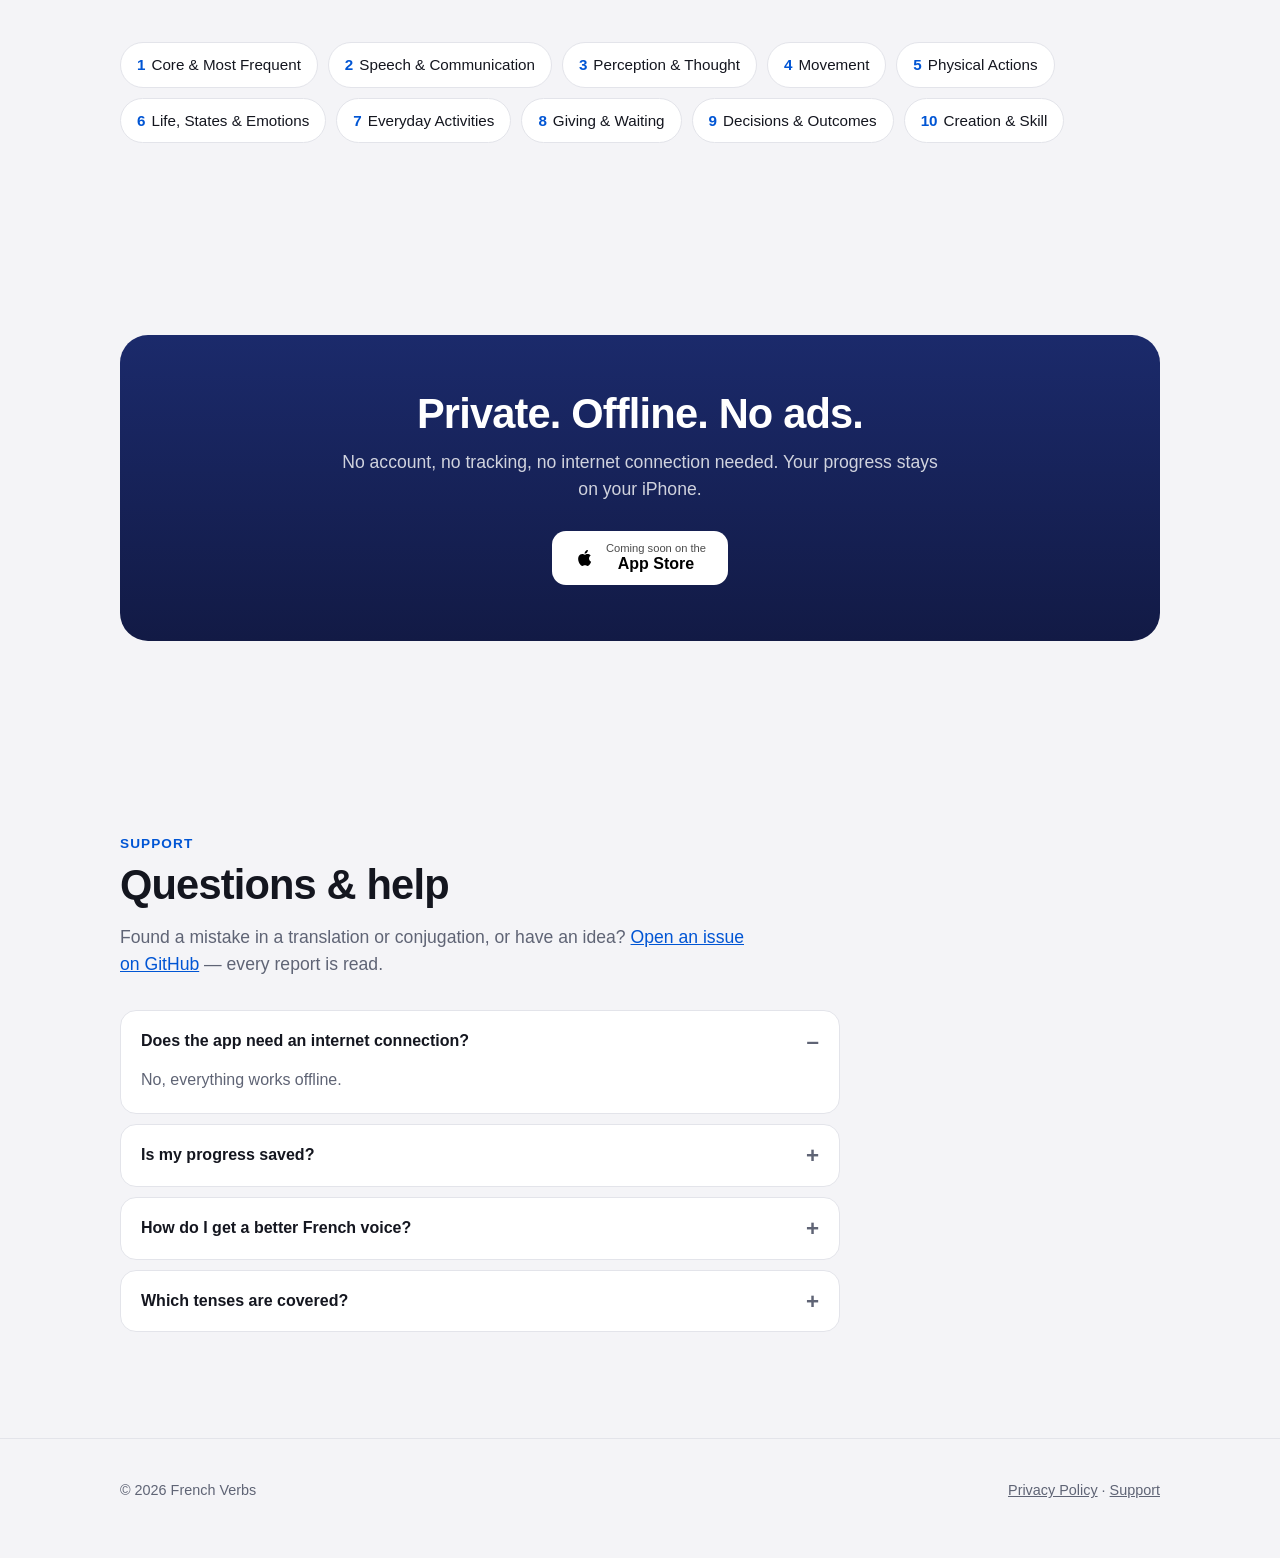
==== commit f7cb766a: "Update landing page for the redesigned app New screenshots of the colored main screen in both modes," ====
--- a/index.html
+++ b/index.html
@@ -220,7 +220,7 @@
       </div>
     </div>
     <div class="hero-phone">
-      <div class="phone"><img src="img/1-list.jpg" alt="Verb list grouped by theme, with progress: 21 of 100 learned"></div>
+      <div class="phone"><img src="img/home-conjugation.jpg" alt="Main screen in Conjugation mode: a blue header with a progress ring and a quiz card for each theme"></div>
     </div>
   </div>
 </header>
@@ -234,9 +234,9 @@
       <div class="card"><div class="ico">🗂️</div><h3>Grouped by meaning</h3><p>10 themes of 10 verbs — speech, movement, emotions and more. Related words are easier to remember together.</p></div>
       <div class="card"><div class="ico">📖</div><h3>Présent conjugations</h3><p>All six forms for every verb, including the irregular ones like aller, faire and pouvoir.</p></div>
       <div class="card"><div class="ico">🔊</div><h3>Hear every form</h3><p>Tap a verb or any form to hear it with its pronoun — “nous avons”, “j’ai”. Uses the built-in French voice, offline.</p></div>
-      <div class="card"><div class="ico">🎯</div><h3>Two quiz modes</h3><p>Vocabulary: pick the right translation. Conjugation: fill in “nous ___” with the right form.</p></div>
-      <div class="card"><div class="ico">📈</div><h3>Progress that sticks</h3><p>Learned verbs get a check mark, tricky ones are flagged for review, and every group keeps your best score.</p></div>
-      <div class="card"><div class="ico">🔍</div><h3>Instant search</h3><p>Find any verb by its French or English meaning in a second.</p></div>
+      <div class="card"><div class="ico">🎯</div><h3>Two study modes</h3><p>Conjugation: fill in “nous ___” with the right form. Vocabulary: pick the right translation.</p></div>
+      <div class="card"><div class="ico">📈</div><h3>Progress that sticks</h3><p>Learned verbs get a check mark, tricky ones are flagged for review, and every theme keeps your best score.</p></div>
+      <div class="card"><div class="ico">👂</div><h3>Hear the right answer</h3><p>After every quiz answer, right or wrong, the app says the correct answer in French — so your ear learns along with your eyes.</p></div>
     </div>
   </div>
 </section>
@@ -258,21 +258,49 @@
         </div>
         <p class="hint" id="hint">être — to be</p>
       </div>
-      <div class="phone"><img src="img/2-verb.jpg" alt="Verb detail screen with présent conjugation and speaker buttons" loading="lazy"></div>
+      <div class="phone"><img src="img/verb.jpg" alt="Verb detail screen for être with its six présent forms" loading="lazy"></div>
     </div>
 
     <div class="row flip">
       <div class="row-text">
         <p class="eyebrow">Practice</p>
-        <h2>Quizzes that test what you really know.</h2>
-        <p class="sub">Each quiz covers one theme. The wrong options are chosen to make you think, not guess.</p>
+        <h2>Quizzes you can hear.</h2>
+        <p class="sub">Each quiz covers one theme. The wrong options are chosen to make you think, not guess, and every answer is spoken out loud.</p>
         <ul>
-          <li><b>Vocabulary</b> — four translations from the same theme, so you can't rely on elimination.</li>
-          <li><b>Conjugation</b> — the wrong answers are other forms of the same verb, so you have to know the ending.</li>
+          <li><b>Conjugation</b> — the wrong answers are other forms of the same verb, so you have to know the ending. Pick one and hear “je dois”.</li>
+          <li><b>Vocabulary</b> — each card says the verb first, then you pick its meaning from four translations of the same theme.</li>
           <li>See your score, review your mistakes and retry just those.</li>
         </ul>
       </div>
-      <div class="phone"><img src="img/5-conjugation.jpg" alt="Conjugation quiz: choose the présent form" loading="lazy"></div>
+      <div class="phone"><img src="img/quiz.jpg" alt="Conjugation quiz: je ___ (devoir), the right answer dois is highlighted and je dois is spoken" loading="lazy"></div>
+    </div>
+
+    <div class="row">
+      <div class="row-text">
+        <p class="eyebrow">Track</p>
+        <h2>One screen, two colors, all your progress.</h2>
+        <p class="sub">Switch between Conjugation and Vocabulary at the top — the whole screen follows, in blue or in red.</p>
+        <ul>
+          <li>The ring shows how many verbs you've learned, or how many conjugations you've mastered.</li>
+          <li>Every theme is a card with its learned count, your best score and a one-tap quiz.</li>
+          <li>Open “See the 10 verbs” to browse a theme and hear each verb.</li>
+        </ul>
+      </div>
+      <div class="phone"><img src="img/home-vocabulary.jpg" alt="Main screen in Vocabulary mode: a red header showing 17 of 100 verbs learned" loading="lazy"></div>
+    </div>
+
+    <div class="row flip">
+      <div class="row-text">
+        <p class="eyebrow">Sound</p>
+        <h2>A better French voice, free.</h2>
+        <p class="sub">iOS ships with a basic French voice. A much more natural one is a free download, and the app walks you through it.</p>
+        <ul>
+          <li>Step-by-step guide right in the app — no searching through Settings.</li>
+          <li>See which voice is in use and try it with one tap.</li>
+          <li>Come back after the download and the app switches to the new voice automatically.</li>
+        </ul>
+      </div>
+      <div class="phone"><img src="img/voice.jpg" alt="Pronunciation voice screen with five steps to download a better French voice" loading="lazy"></div>
     </div>
   </div>
 </section>
@@ -324,11 +352,11 @@
       </details>
       <details>
         <summary>Is my progress saved?</summary>
-        <p>Yes, on your device: learned verbs and best scores are kept between launches. To start over, open the menu (⋯) and tap “Reset progress”.</p>
+        <p>Yes, on your device: learned verbs and best scores are kept between launches, separately for each mode. To start over, tap ⋯ in the header and choose “Reset progress”.</p>
       </details>
       <details>
         <summary>How do I get a better French voice?</summary>
-        <p>The app uses the best French voice installed on your iPhone. For a more natural one, go to Settings → Accessibility → Spoken Content → Voices → French (France) and download a voice marked Enhanced or Premium.</p>
+        <p>Tap “Get a better voice for free” on the main screen (or ⋯ → Pronunciation voice) for a step-by-step guide. In short: Settings → Accessibility → Read &amp; Speak → Voices → French → French (France), then tap Thomas and download Enhanced or Premium. When you come back, the app switches to the new voice automatically.</p>
       </details>
       <details>
         <summary>Which tenses are covered?</summary>
